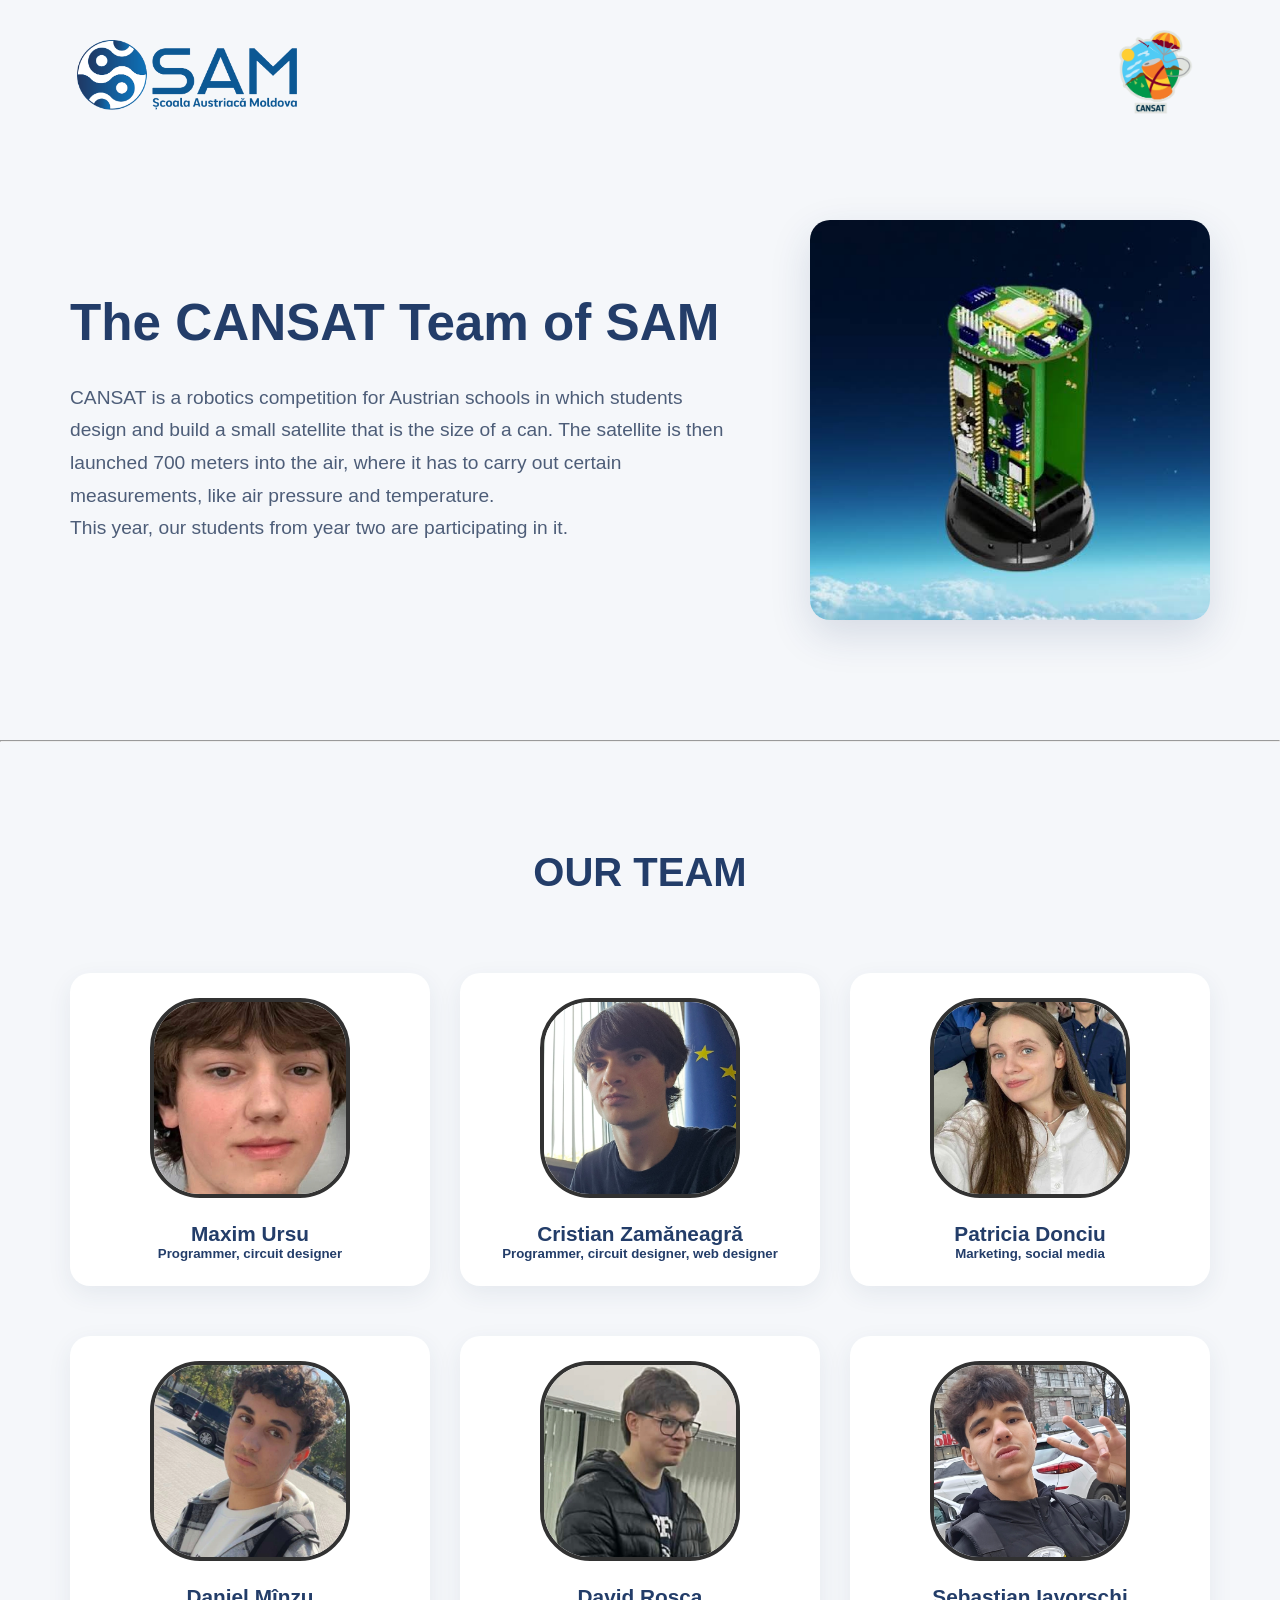
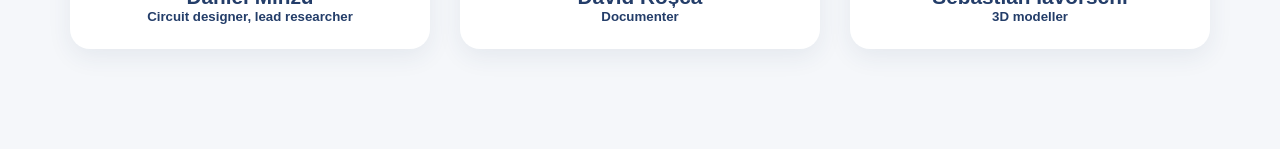
==== Website/index.html @ 09e19a52 "Website added" ====
<!DOCTYPE html>
<html lang="en">
<head>
    <meta charset="UTF-8">
    <meta name="viewport" content="width=device-width, initial-scale=1.0">
    <title>CANSAT TEAM</title>
    <link rel="stylesheet" href="style.css">
</head>

<body>
    <header class="header">
        <img src="Images/Logos/SamLogo.webp" class="sam-logo" alt="SAM logo">
        <img src="Images/Logos/CanSatLogo.png" class="cansat-logo" alt="CanSat logo">
    </header>

    <main>
        <section class="hero">
            <div class="hero-text">
                <h1>The CANSAT Team of SAM</h1>
                <p> CANSAT is a robotics competition for Austrian schools in which students design and build a small satellite that is the size of a can. The satellite is then launched 700 meters into the air, where it has to carry out certain measurements, like air pressure and temperature. <br>This year, our students from year two are participating in it. </p>
            </div>
            <img src="Images/Logos/CanSatSatelliteEx.jpeg" class="hero-image" alt="CanSat project">
        </section>
        
        <hr><br><br><br><br><br><br>

        <section class="team">
            <h2>OUR TEAM</h2><br>
            <div class="grid-container">
                <div class="grid-item">
                    <img src="Images/Participants/Maxim.jpg" alt="Maxim Ursu">
                    <h3>Maxim Ursu</h3>
                    <h5>Programmer, circuit designer</h5>
                </div>
                <div class="grid-item">
                    <img src="Images/Participants/Cristi.png" alt="Cristian Zamaneagra">
                    <h3>Cristian Zamăneagră</h3>
                    <h5>Programmer, circuit designer, web designer</h5>
                </div>
                <div class="grid-item">
                    <img src="Images/Participants/Patricia.png" alt="Patricia Donciu">
                    <h3>Patricia Donciu</h3>
                    <h5>Marketing, social media</h5>
                </div>
                <div class="grid-item">
                    <img src="Images/Participants/Minzu.png" alt="Daniel Mînzu">
                    <h3>Daniel Mînzu</h3>
                    <h5>Circuit designer, lead researcher</h5>
                </div>
                <div class="grid-item">
                    <img src="Images/Participants/David.png" alt="David Roșca">
                    <h3>David Roșca</h3>
                    <h5>Documenter</h5>
                </div>
                <div class="grid-item">
                    <img src="Images/Participants/Sebastian.png" alt="Sebastian Iavorschi">
                    <h3>Sebastian Iavorschi</h3>
                    <h5>3D modeller</h5>
                </div>
            </div>
        </section>

    </main>

</body>
</html>
---- Website/style.css ----
* {
    box-sizing: border-box;
    margin: 0;
    padding: 0;
}

body {
    font-family: Helvetica;
    background: #f5f7fa;
    color: #233d69;
}


.header {
    width: 100%;
    padding: 25px 6%;

    display: flex;
    justify-content: space-between;
    align-items: center;
}

.sam-logo {
    width: 220px;
    max-width: 35%;
}

.cansat-logo {
    width: 100px;
    max-width: 15%;
}


.hero {
    max-width: 1200px;
    margin: 70px auto 120px;
    padding: 0 30px;

    display: flex;
    align-items: center;
    gap: 70px;
}

.hero-text {
    flex: 1;
}

.hero h1 {
    font-size: clamp(2rem, 4vw, 3.5rem);
    line-height: 1.1;
    margin-bottom: 30px;
}

.hero p {
    font-size: 1.2rem;
    line-height: 1.7;
    color: #4d5d78;
}

.hero-image {
    width: 400px;
    max-width: 45%;
    border-radius: 20px;
    box-shadow: 0 15px 40px rgba(35, 61, 105, 0.15);
}

.team {
    max-width: 1200px;
    margin: 0 auto;
    padding: 0 30px 100px;
}

.team h2 {
    text-align: center;
    font-size: 2.5rem;
    margin-bottom: 60px;
}


.grid-container {
    display: grid;
    grid-template-columns: repeat(3, 1fr);
    gap: 50px 30px;
}

.grid-item {
    text-align: center;
    background: white;
    padding: 25px;
    border-radius: 20px;
    box-shadow: 0 8px 25px rgba(35, 61, 105, 0.08);
}

.grid-item img {
    width: 200px;
    height: 200px;
    max-width: 100%;
    object-fit: cover;
    border-radius: 25%;
    border: 4px solid rgb(50, 50, 50);
    margin-bottom: 20px;
}

.grid-item h3 {
    font-size: 1.3rem;
    color: #233d69;
}


/* TABLETA */
@media (max-width: 900px) {

    .hero {
        gap: 40px;
    }

    .grid-container {
        grid-template-columns: repeat(2, 1fr);
    }

}


/* TELIK */
@media (max-width: 600px) {

    .header {
        padding: 20px;
    }

    .sam-logo {
        width: 160px;
    }

    .cansat-logo {
        width: 70px;
    }

    .hero {
        flex-direction: column;
        text-align: center;

        margin-top: 40px;
        margin-bottom: 80px;
    }

    .hero-image {
        max-width: 100%;
        width: 350px;
    }

    .hero p {
        font-size: 1rem;
    }

    .team h2 {
        font-size: 2rem;
        margin-bottom: 40px;
    }

    .grid-container {
        grid-template-columns: 1fr;
        gap: 25px;
    }

}
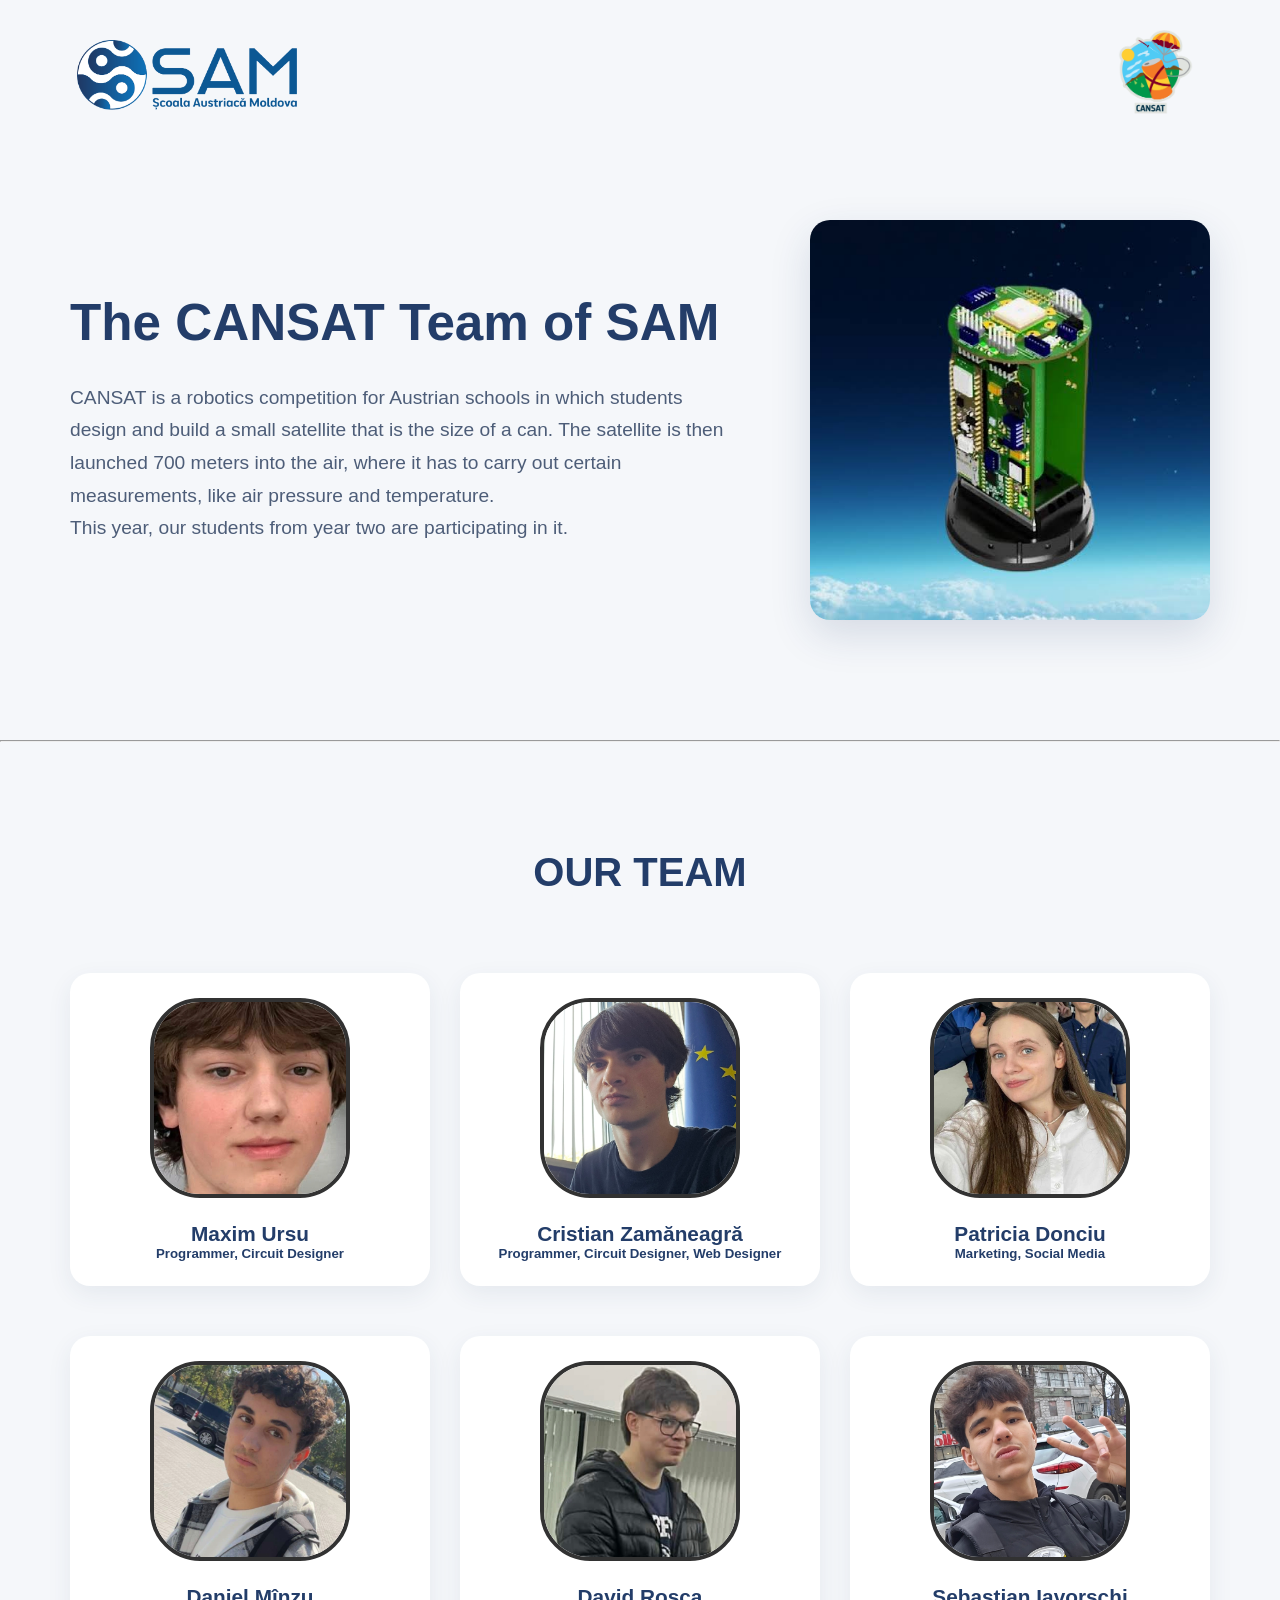
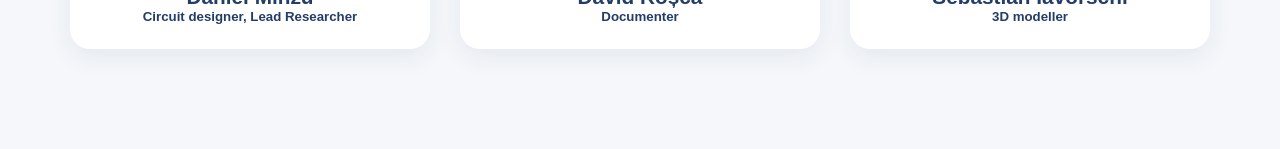
==== commit 6b1a01d6: "added the 3d model" ====
--- a/Website/index.html
+++ b/Website/index.html
@@ -30,22 +30,22 @@
                 <div class="grid-item">
                     <img src="Images/Participants/Maxim.jpg" alt="Maxim Ursu">
                     <h3>Maxim Ursu</h3>
-                    <h5>Programmer, circuit designer</h5>
+                    <h5>Programmer, Circuit Designer</h5>
                 </div>
                 <div class="grid-item">
                     <img src="Images/Participants/Cristi.png" alt="Cristian Zamaneagra">
                     <h3>Cristian Zamăneagră</h3>
-                    <h5>Programmer, circuit designer, web designer</h5>
+                    <h5>Programmer, Circuit Designer, Web Designer</h5>
                 </div>
                 <div class="grid-item">
                     <img src="Images/Participants/Patricia.png" alt="Patricia Donciu">
                     <h3>Patricia Donciu</h3>
-                    <h5>Marketing, social media</h5>
+                    <h5>Marketing, Social Media</h5>
                 </div>
                 <div class="grid-item">
                     <img src="Images/Participants/Minzu.png" alt="Daniel Mînzu">
                     <h3>Daniel Mînzu</h3>
-                    <h5>Circuit designer, lead researcher</h5>
+                    <h5>Circuit designer, Lead Researcher</h5>
                 </div>
                 <div class="grid-item">
                     <img src="Images/Participants/David.png" alt="David Roșca">
